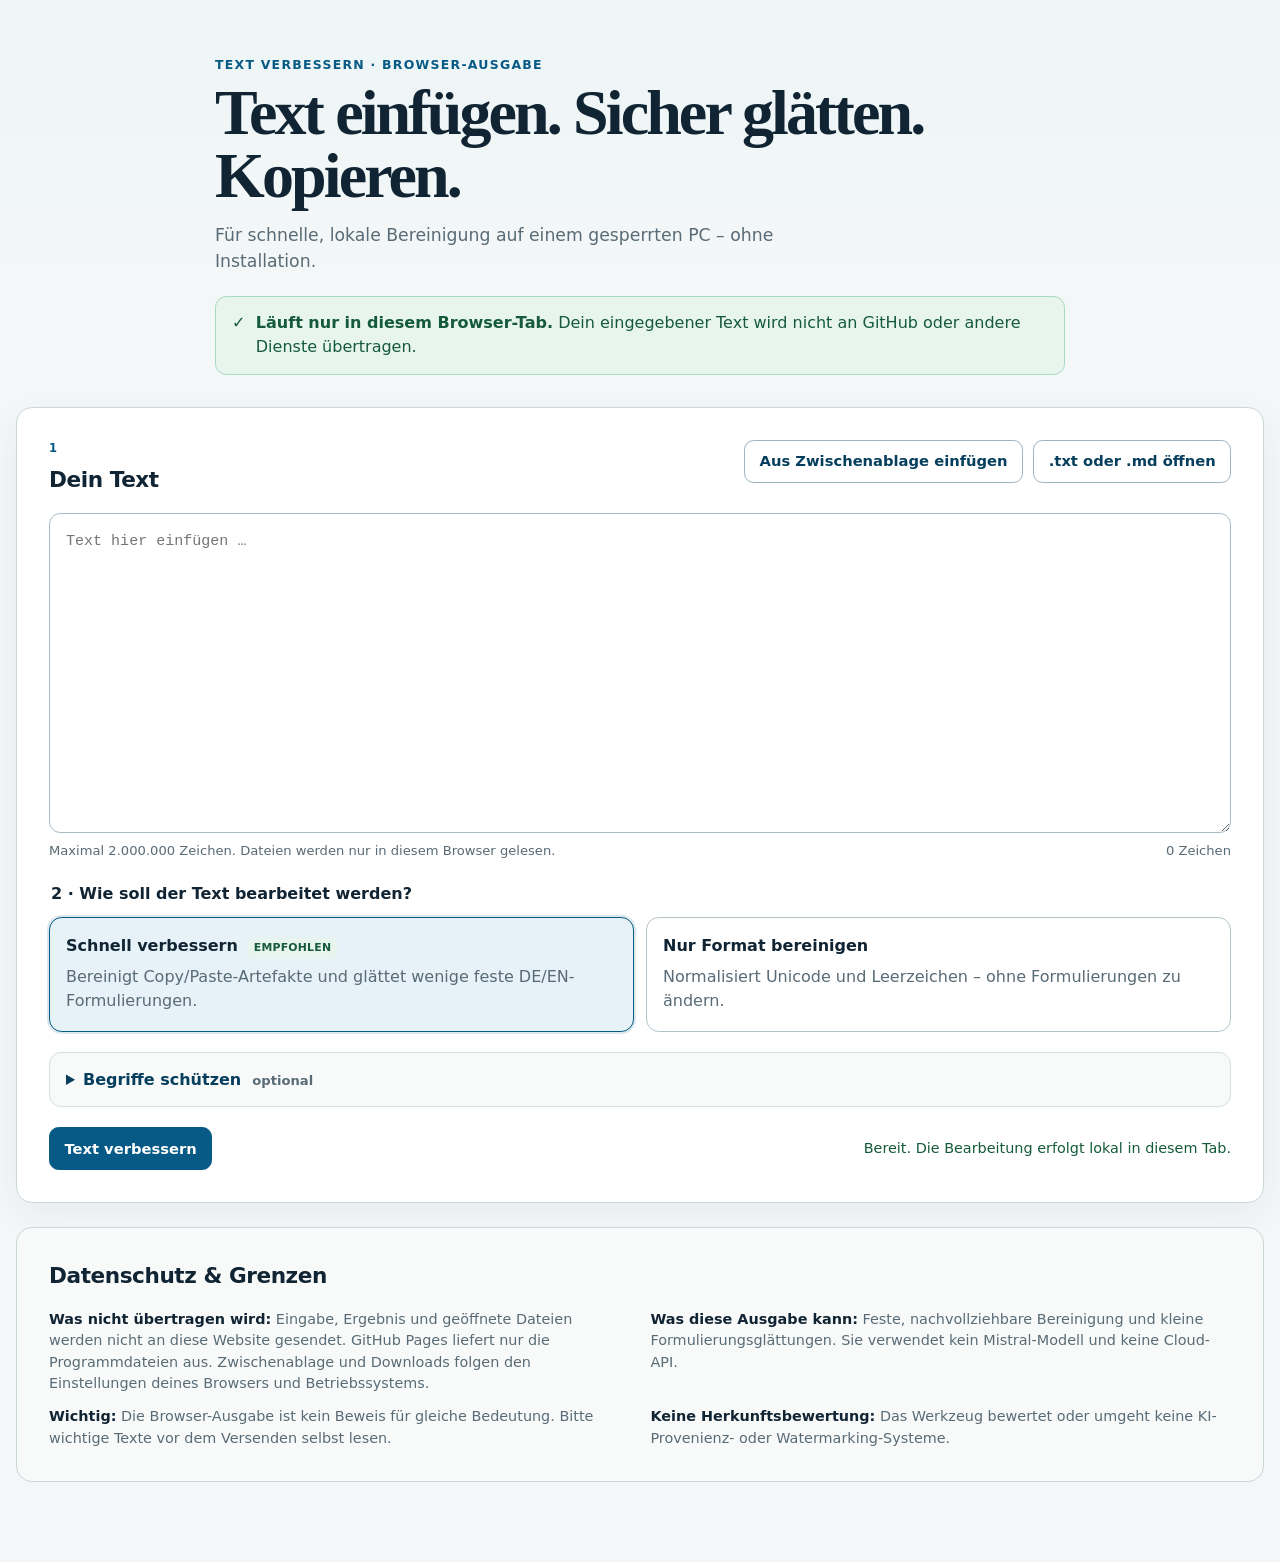
==== web/index.html @ 72cb5e7a "Add no-install browser edition" ====
<!doctype html>
<html lang="de">
  <head>
    <meta charset="utf-8">
    <meta name="viewport" content="width=device-width, initial-scale=1">
    <meta name="theme-color" content="#12324a">
    <meta name="referrer" content="no-referrer">
    <meta http-equiv="Permissions-Policy" content="camera=(), microphone=(), geolocation=(), payment=(), usb=()">
    <meta http-equiv="Content-Security-Policy" content="default-src 'self'; script-src 'self'; style-src 'self'; img-src 'self' data:; font-src 'self'; connect-src 'none'; worker-src 'none'; object-src 'none'; base-uri 'none'; form-action 'none'">
    <title>Text verbessern – Browser-Ausgabe</title>
    <link rel="stylesheet" href="./styles.css">
    <script type="module" src="./app.js"></script>
  </head>
  <body>
    <main class="page-shell">
      <header class="hero">
        <p class="eyebrow">TEXT VERBESSERN · BROWSER-AUSGABE</p>
        <h1>Text einfügen. Sicher glätten. Kopieren.</h1>
        <p class="hero-copy">Für schnelle, lokale Bereinigung auf einem gesperrten PC – ohne Installation.</p>
        <div class="privacy-banner" role="status">
          <span aria-hidden="true">✓</span>
          <span><strong>Läuft nur in diesem Browser-Tab.</strong> Dein eingegebener Text wird nicht an GitHub oder andere Dienste übertragen.</span>
        </div>
      </header>

      <section class="workspace" aria-labelledby="input-heading">
        <div class="section-heading">
          <div>
            <p class="step">1</p>
            <h2 id="input-heading">Dein Text</h2>
          </div>
          <div class="header-actions">
            <button class="button button-secondary" id="paste-button" type="button">Aus Zwischenablage einfügen</button>
            <label class="button button-secondary" for="file-input">.txt oder .md öffnen</label>
            <input class="visually-hidden" id="file-input" type="file" accept=".txt,.md,text/plain,text/markdown">
          </div>
        </div>

        <label class="visually-hidden" for="source-text">Text zum Verbessern</label>
        <textarea id="source-text" class="text-field input-field" placeholder="Text hier einfügen …" spellcheck="true" aria-describedby="input-help character-count"></textarea>
        <div class="input-footer">
          <p id="input-help">Maximal 2.000.000 Zeichen. Dateien werden nur in diesem Browser gelesen.</p>
          <p id="character-count" aria-live="polite">0 Zeichen</p>
        </div>

        <fieldset class="mode-picker">
          <legend>2 · Wie soll der Text bearbeitet werden?</legend>
          <div class="mode-grid">
            <label class="mode-option">
              <input type="radio" name="mode" value="fast" checked>
              <span class="mode-card">
                <strong>Schnell verbessern <span class="recommended">Empfohlen</span></strong>
                <span>Bereinigt Copy/Paste-Artefakte und glättet wenige feste DE/EN-Formulierungen.</span>
              </span>
            </label>
            <label class="mode-option">
              <input type="radio" name="mode" value="safe">
              <span class="mode-card">
                <strong>Nur Format bereinigen</strong>
                <span>Normalisiert Unicode und Leerzeichen – ohne Formulierungen zu ändern.</span>
              </span>
            </label>
          </div>
        </fieldset>

        <details class="protect-details">
          <summary>Begriffe schützen <span>optional</span></summary>
          <p>Ein exakter Begriff pro Zeile, z.&nbsp;B. ein Projekt- oder Produktname. Fehlt ein Begriff im Ausgangstext, wird nichts verändert.</p>
          <label class="visually-hidden" for="protected-terms">Geschützte Begriffe</label>
          <textarea id="protected-terms" class="protect-input" rows="4" placeholder="Project Aurora&#10;Kontenabstimmung"></textarea>
        </details>

        <div class="primary-row">
          <button class="button button-primary" id="transform-button" type="button">Text verbessern</button>
          <p class="status state-ready" id="status-message" role="status" aria-live="polite">Bereit. Die Bearbeitung erfolgt lokal in diesem Tab.</p>
        </div>
        <p class="error-message" id="error-message" role="alert" hidden></p>
      </section>

      <section class="result-section" id="result-section" aria-labelledby="result-heading" hidden>
        <div class="section-heading result-heading">
          <div>
            <p class="step">3</p>
            <h2 id="result-heading">Fertiger Text</h2>
          </div>
          <div class="header-actions">
            <button class="button button-secondary" id="copy-button" type="button">Ergebnis kopieren</button>
            <button class="button button-secondary" id="save-button" type="button">.txt speichern</button>
            <button class="button button-quiet" id="clear-button" type="button">Leeren</button>
          </div>
        </div>

        <div class="comparison-grid">
          <article class="text-panel original-panel">
            <div class="panel-label"><span>Original</span><span id="before-stats"></span></div>
            <label class="visually-hidden" id="original-preview-label" for="original-preview">Originaltext</label>
            <textarea id="original-preview" class="text-field result-field" aria-labelledby="original-preview-label" readonly spellcheck="false"></textarea>
          </article>
          <article class="text-panel finished-panel">
            <div class="panel-label"><span>Bereinigte Fassung</span><span id="after-stats"></span></div>
            <label class="visually-hidden" id="result-text-label" for="result-text">Bereinigte Fassung</label>
            <textarea id="result-text" class="text-field result-field" aria-labelledby="result-text-label" readonly spellcheck="false"></textarea>
          </article>
        </div>

        <details class="review-details" id="review-details">
          <summary>Änderungen und lokale Prüfung ansehen</summary>
          <div class="review-grid">
            <section>
              <h3>Änderungen</h3>
              <ul class="detail-list" id="change-list"></ul>
            </section>
            <section>
              <h3>Ungewöhnliche Zeichen</h3>
              <div id="character-findings" class="finding-list"></div>
            </section>
          </div>
          <div class="audit-row">
            <p>Die Prüfbericht-Zusammenfassung enthält nur Hashes, Statistiken und Änderungen – keinen eingegebenen oder fertigen Text. Hashwerte vertraulicher Texte bitte nicht weitergeben.</p>
            <button class="button button-secondary" id="audit-button" type="button">Prüfbericht speichern</button>
          </div>
        </details>
      </section>

      <section class="limits" id="privacy" aria-labelledby="limits-heading">
        <h2 id="limits-heading">Datenschutz &amp; Grenzen</h2>
        <div class="limits-grid">
          <p><strong>Was nicht übertragen wird:</strong> Eingabe, Ergebnis und geöffnete Dateien werden nicht an diese Website gesendet. GitHub Pages liefert nur die Programmdateien aus. Zwischenablage und Downloads folgen den Einstellungen deines Browsers und Betriebssystems.</p>
          <p><strong>Was diese Ausgabe kann:</strong> Feste, nachvollziehbare Bereinigung und kleine Formulierungsglättungen. Sie verwendet kein Mistral-Modell und keine Cloud-API.</p>
          <p><strong>Wichtig:</strong> Die Browser-Ausgabe ist kein Beweis für gleiche Bedeutung. Bitte wichtige Texte vor dem Versenden selbst lesen.</p>
          <p><strong>Keine Herkunftsbewertung:</strong> Das Werkzeug bewertet oder umgeht keine KI-Provenienz- oder Watermarking-Systeme.</p>
        </div>
      </section>
    </main>
  </body>
</html>
---- web/styles.css ----
:root {
  color-scheme: light;
  --ink: #102433;
  --muted: #586b76;
  --line: #cbd6db;
  --paper: #ffffff;
  --canvas: #f4f7f7;
  --blue: #075a85;
  --blue-dark: #063e5d;
  --blue-soft: #e6f2f7;
  --mint: #e8f5ee;
  --mint-ink: #155a3b;
  --warn: #8c4700;
  --warn-bg: #fff1dd;
  --focus: #e07a15;
  font-family: Inter, ui-sans-serif, system-ui, -apple-system, BlinkMacSystemFont, "Segoe UI", sans-serif;
}

* { box-sizing: border-box; }

html { background: var(--canvas); }

body {
  margin: 0;
  color: var(--ink);
  background: linear-gradient(180deg, #edf5f6 0, var(--canvas) 18rem);
  line-height: 1.5;
}

button, textarea, input { font: inherit; }

button { cursor: pointer; }

button:focus-visible, textarea:focus-visible, input:focus-visible, summary:focus-visible {
  outline: 3px solid var(--focus);
  outline-offset: 3px;
}

.page-shell {
  width: min(100% - 2rem, 1280px);
  margin: 0 auto;
  padding: 3.5rem 0 5rem;
}

.hero { max-width: 850px; margin: 0 auto 2rem; }

.eyebrow, .step {
  margin: 0 0 .45rem;
  color: var(--blue);
  font-size: .78rem;
  font-weight: 800;
  letter-spacing: .1em;
}

.step { font-size: .72rem; }

h1, h2, h3, p { overflow-wrap: anywhere; }

h1 {
  max-width: 760px;
  margin: 0;
  font-family: Georgia, "Times New Roman", serif;
  font-size: clamp(2.2rem, 5vw, 4.25rem);
  letter-spacing: -.045em;
  line-height: .98;
}

h2 { margin: 0; font-size: 1.35rem; letter-spacing: -.02em; }
h3 { margin: 0 0 .6rem; font-size: 1rem; }

.hero-copy { max-width: 590px; margin: 1rem 0 1.3rem; color: var(--muted); font-size: 1.08rem; }

.privacy-banner {
  display: flex;
  gap: .65rem;
  align-items: flex-start;
  padding: .9rem 1rem;
  color: var(--mint-ink);
  background: var(--mint);
  border: 1px solid #a8dac0;
  border-radius: .7rem;
}

.privacy-banner > span:first-child { font-weight: 900; }

.workspace, .result-section, .limits {
  padding: clamp(1.15rem, 3vw, 2rem);
  background: var(--paper);
  border: 1px solid var(--line);
  border-radius: 1rem;
  box-shadow: 0 12px 36px rgb(21 43 55 / 6%);
}

.workspace, .result-section { margin-bottom: 1.25rem; }

.section-heading {
  display: flex;
  gap: 1rem;
  align-items: flex-start;
  justify-content: space-between;
  margin-bottom: 1rem;
}

.header-actions, .primary-row, .audit-row {
  display: flex;
  gap: .65rem;
  align-items: center;
  flex-wrap: wrap;
}

.button {
  display: inline-flex;
  min-height: 2.7rem;
  align-items: center;
  justify-content: center;
  padding: .65rem .9rem;
  border: 1px solid transparent;
  border-radius: .6rem;
  font-size: .92rem;
  font-weight: 700;
  line-height: 1.1;
  text-decoration: none;
  transition: background-color .15s ease, border-color .15s ease, transform .15s ease;
}

.button:hover { transform: translateY(-1px); }
.button:disabled { cursor: not-allowed; opacity: .55; transform: none; }

.button-primary { color: #fff; background: var(--blue); border-color: var(--blue); }
.button-primary:hover { background: var(--blue-dark); }
.button-secondary { color: var(--blue-dark); background: #fff; border-color: #9bb4c1; }
.button-secondary:hover { background: var(--blue-soft); }
.button-quiet { color: var(--muted); background: transparent; border-color: transparent; }
.button-quiet:hover { color: var(--ink); background: #eef2f3; }

.text-field {
  display: block;
  width: 100%;
  resize: vertical;
  color: var(--ink);
  background: #fff;
  border: 1px solid #aabac2;
  border-radius: .7rem;
  font-family: ui-monospace, SFMono-Regular, Consolas, "Liberation Mono", monospace;
  font-size: .94rem;
  line-height: 1.55;
}

.input-field { min-height: 20rem; padding: 1rem; }
.result-field { min-height: 22rem; padding: .9rem; }
.result-field[readonly] { background: #fbfcfc; }

.input-footer {
  display: flex;
  justify-content: space-between;
  gap: 1rem;
  margin: .55rem 0 1.3rem;
  color: var(--muted);
  font-size: .82rem;
}

.input-footer p { margin: 0; }

.mode-picker {
  margin: 0;
  padding: 0;
  border: 0;
}

.mode-picker legend { margin-bottom: .7rem; font-weight: 800; }

.mode-grid { display: grid; grid-template-columns: repeat(2, minmax(0, 1fr)); gap: .75rem; }
.mode-option input { position: absolute; opacity: 0; pointer-events: none; }

.mode-card {
  display: grid;
  gap: .25rem;
  min-height: 7.2rem;
  padding: 1rem;
  color: var(--muted);
  background: #fff;
  border: 1px solid #b5c4ca;
  border-radius: .8rem;
  transition: border-color .15s ease, background-color .15s ease, box-shadow .15s ease;
}

.mode-card strong { color: var(--ink); }
.mode-option input:checked + .mode-card { background: var(--blue-soft); border-color: var(--blue); box-shadow: 0 0 0 2px rgb(7 90 133 / 14%); }
.mode-option input:focus-visible + .mode-card { outline: 3px solid var(--focus); outline-offset: 3px; }

.recommended {
  display: inline-block;
  margin-left: .3rem;
  padding: .15rem .35rem;
  color: var(--mint-ink);
  background: var(--mint);
  border-radius: .3rem;
  font-size: .68rem;
  letter-spacing: .02em;
  text-transform: uppercase;
}

.protect-details, .review-details {
  margin-top: 1.25rem;
  padding: .9rem 1rem;
  background: #f8faf9;
  border: 1px solid #d6e0e2;
  border-radius: .75rem;
}

summary { cursor: pointer; color: var(--blue-dark); font-weight: 800; }
summary span { margin-left: .35rem; color: var(--muted); font-size: .82rem; font-weight: 600; }

.protect-details p { margin: .75rem 0; color: var(--muted); font-size: .9rem; }
.protect-input { width: 100%; padding: .7rem; border: 1px solid #aabac2; border-radius: .55rem; resize: vertical; }

.primary-row { justify-content: space-between; margin-top: 1.25rem; }
.status { margin: 0; color: var(--muted); font-size: .9rem; }
.state-ready { color: var(--mint-ink); }
.state-working { color: var(--blue-dark); }
.state-error { color: #a53a00; }
.error-message { margin: .85rem 0 0; padding: .75rem .85rem; color: #7a3200; background: var(--warn-bg); border: 1px solid #e7b170; border-radius: .6rem; }

.comparison-grid { display: grid; grid-template-columns: repeat(2, minmax(0, 1fr)); gap: 1rem; }
.text-panel { min-width: 0; }
.panel-label { display: flex; justify-content: space-between; gap: .7rem; margin-bottom: .45rem; font-size: .85rem; font-weight: 800; }
.panel-label span:last-child { color: var(--muted); font-weight: 500; }
.finished-panel .panel-label span:first-child { color: var(--mint-ink); }

.review-grid { display: grid; grid-template-columns: minmax(0, 1fr) minmax(0, 1.4fr); gap: 1.5rem; padding-top: 1rem; }
.detail-list, .finding-list { margin: 0; padding: 0; list-style: none; }
.detail-list li, .finding-item { margin-bottom: .55rem; padding: .65rem .7rem; background: #fff; border: 1px solid #dce5e7; border-radius: .5rem; font-size: .87rem; }
.finding-item strong { color: var(--blue-dark); }
.finding-item span { display: block; margin-top: .15rem; color: var(--muted); font-size: .8rem; }
.empty-note { margin: 0; color: var(--muted); font-size: .9rem; }

.audit-row { justify-content: space-between; margin-top: 1rem; padding-top: 1rem; border-top: 1px solid #d6e0e2; }
.audit-row p { max-width: 670px; margin: 0; color: var(--muted); font-size: .84rem; }

.limits { margin-top: 1.5rem; background: #f8faf9; box-shadow: none; }
.limits h2 { margin-bottom: 1rem; }
.limits-grid { display: grid; grid-template-columns: repeat(2, minmax(0, 1fr)); gap: .7rem 1.3rem; }
.limits-grid p { margin: 0; color: var(--muted); font-size: .9rem; }
.limits-grid strong { color: var(--ink); }

.visually-hidden {
  position: absolute;
  width: 1px;
  height: 1px;
  padding: 0;
  margin: -1px;
  overflow: hidden;
  clip: rect(0, 0, 0, 0);
  white-space: nowrap;
  border: 0;
}

@media (max-width: 760px) {
  .page-shell { width: min(100% - 1rem, 1280px); padding-top: 1.4rem; }
  .section-heading, .primary-row, .audit-row { align-items: stretch; flex-direction: column; }
  .header-actions { width: 100%; }
  .header-actions .button { flex: 1 1 12rem; }
  .mode-grid, .comparison-grid, .review-grid, .limits-grid { grid-template-columns: 1fr; }
  .input-field { min-height: 17rem; }
  .result-field { min-height: 16rem; }
}

@media (prefers-reduced-motion: reduce) {
  *, *::before, *::after { transition-duration: .01ms !important; scroll-behavior: auto !important; }
}
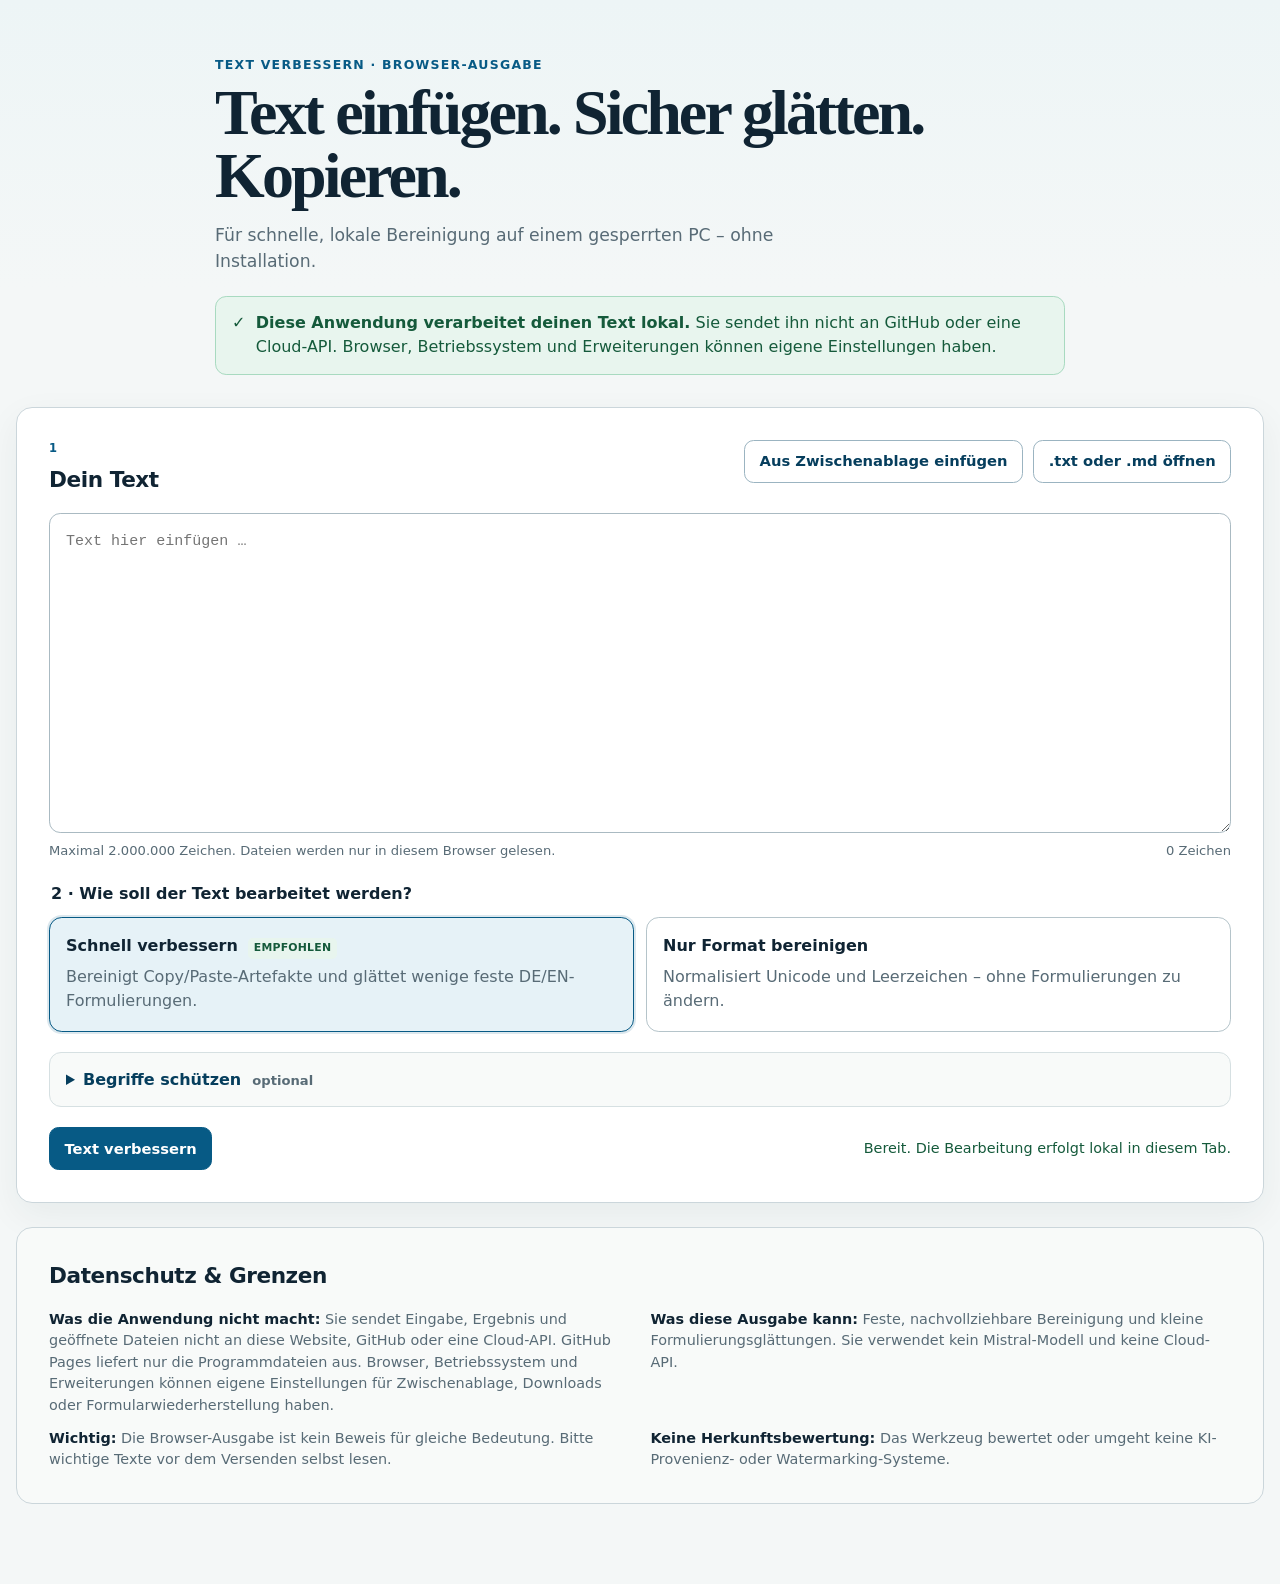
==== commit 408bf610: "Harden local editing and add offline browser release" ====
--- a/web/index.html
+++ b/web/index.html
@@ -19,9 +19,13 @@
         <p class="hero-copy">Für schnelle, lokale Bereinigung auf einem gesperrten PC – ohne Installation.</p>
         <div class="privacy-banner" role="status">
           <span aria-hidden="true">✓</span>
-          <span><strong>Läuft nur in diesem Browser-Tab.</strong> Dein eingegebener Text wird nicht an GitHub oder andere Dienste übertragen.</span>
+          <span><strong>Diese Anwendung verarbeitet deinen Text lokal.</strong> Sie sendet ihn nicht an GitHub oder eine Cloud-API. Browser, Betriebssystem und Erweiterungen können eigene Einstellungen haben.</span>
         </div>
       </header>
+
+      <noscript>
+        <p class="error-message">Diese lokale Ausgabe benötigt JavaScript. Bitte JavaScript für diese Datei aktivieren oder die Desktop-Ausgabe verwenden.</p>
+      </noscript>
 
       <section class="workspace" aria-labelledby="input-heading">
         <div class="section-heading">
@@ -37,7 +41,7 @@
         </div>
 
         <label class="visually-hidden" for="source-text">Text zum Verbessern</label>
-        <textarea id="source-text" class="text-field input-field" placeholder="Text hier einfügen …" spellcheck="true" aria-describedby="input-help character-count"></textarea>
+        <textarea id="source-text" class="text-field input-field" placeholder="Text hier einfügen …" spellcheck="false" autocomplete="off" aria-describedby="input-help character-count"></textarea>
         <div class="input-footer">
           <p id="input-help">Maximal 2.000.000 Zeichen. Dateien werden nur in diesem Browser gelesen.</p>
           <p id="character-count" aria-live="polite">0 Zeichen</p>
@@ -67,7 +71,7 @@
           <summary>Begriffe schützen <span>optional</span></summary>
           <p>Ein exakter Begriff pro Zeile, z.&nbsp;B. ein Projekt- oder Produktname. Fehlt ein Begriff im Ausgangstext, wird nichts verändert.</p>
           <label class="visually-hidden" for="protected-terms">Geschützte Begriffe</label>
-          <textarea id="protected-terms" class="protect-input" rows="4" placeholder="Project Aurora&#10;Kontenabstimmung"></textarea>
+          <textarea id="protected-terms" class="protect-input" rows="4" placeholder="Project Aurora&#10;Kontenabstimmung" spellcheck="false" autocomplete="off"></textarea>
         </details>
 
         <div class="primary-row">
@@ -81,7 +85,7 @@
         <div class="section-heading result-heading">
           <div>
             <p class="step">3</p>
-            <h2 id="result-heading">Fertiger Text</h2>
+            <h2 id="result-heading" tabindex="-1">Fertiger Text</h2>
           </div>
           <div class="header-actions">
             <button class="button button-secondary" id="copy-button" type="button">Ergebnis kopieren</button>
@@ -125,7 +129,7 @@
       <section class="limits" id="privacy" aria-labelledby="limits-heading">
         <h2 id="limits-heading">Datenschutz &amp; Grenzen</h2>
         <div class="limits-grid">
-          <p><strong>Was nicht übertragen wird:</strong> Eingabe, Ergebnis und geöffnete Dateien werden nicht an diese Website gesendet. GitHub Pages liefert nur die Programmdateien aus. Zwischenablage und Downloads folgen den Einstellungen deines Browsers und Betriebssystems.</p>
+          <p><strong>Was die Anwendung nicht macht:</strong> Sie sendet Eingabe, Ergebnis und geöffnete Dateien nicht an diese Website, GitHub oder eine Cloud-API. GitHub Pages liefert nur die Programmdateien aus. Browser, Betriebssystem und Erweiterungen können eigene Einstellungen für Zwischenablage, Downloads oder Formularwiederherstellung haben.</p>
           <p><strong>Was diese Ausgabe kann:</strong> Feste, nachvollziehbare Bereinigung und kleine Formulierungsglättungen. Sie verwendet kein Mistral-Modell und keine Cloud-API.</p>
           <p><strong>Wichtig:</strong> Die Browser-Ausgabe ist kein Beweis für gleiche Bedeutung. Bitte wichtige Texte vor dem Versenden selbst lesen.</p>
           <p><strong>Keine Herkunftsbewertung:</strong> Das Werkzeug bewertet oder umgeht keine KI-Provenienz- oder Watermarking-Systeme.</p>
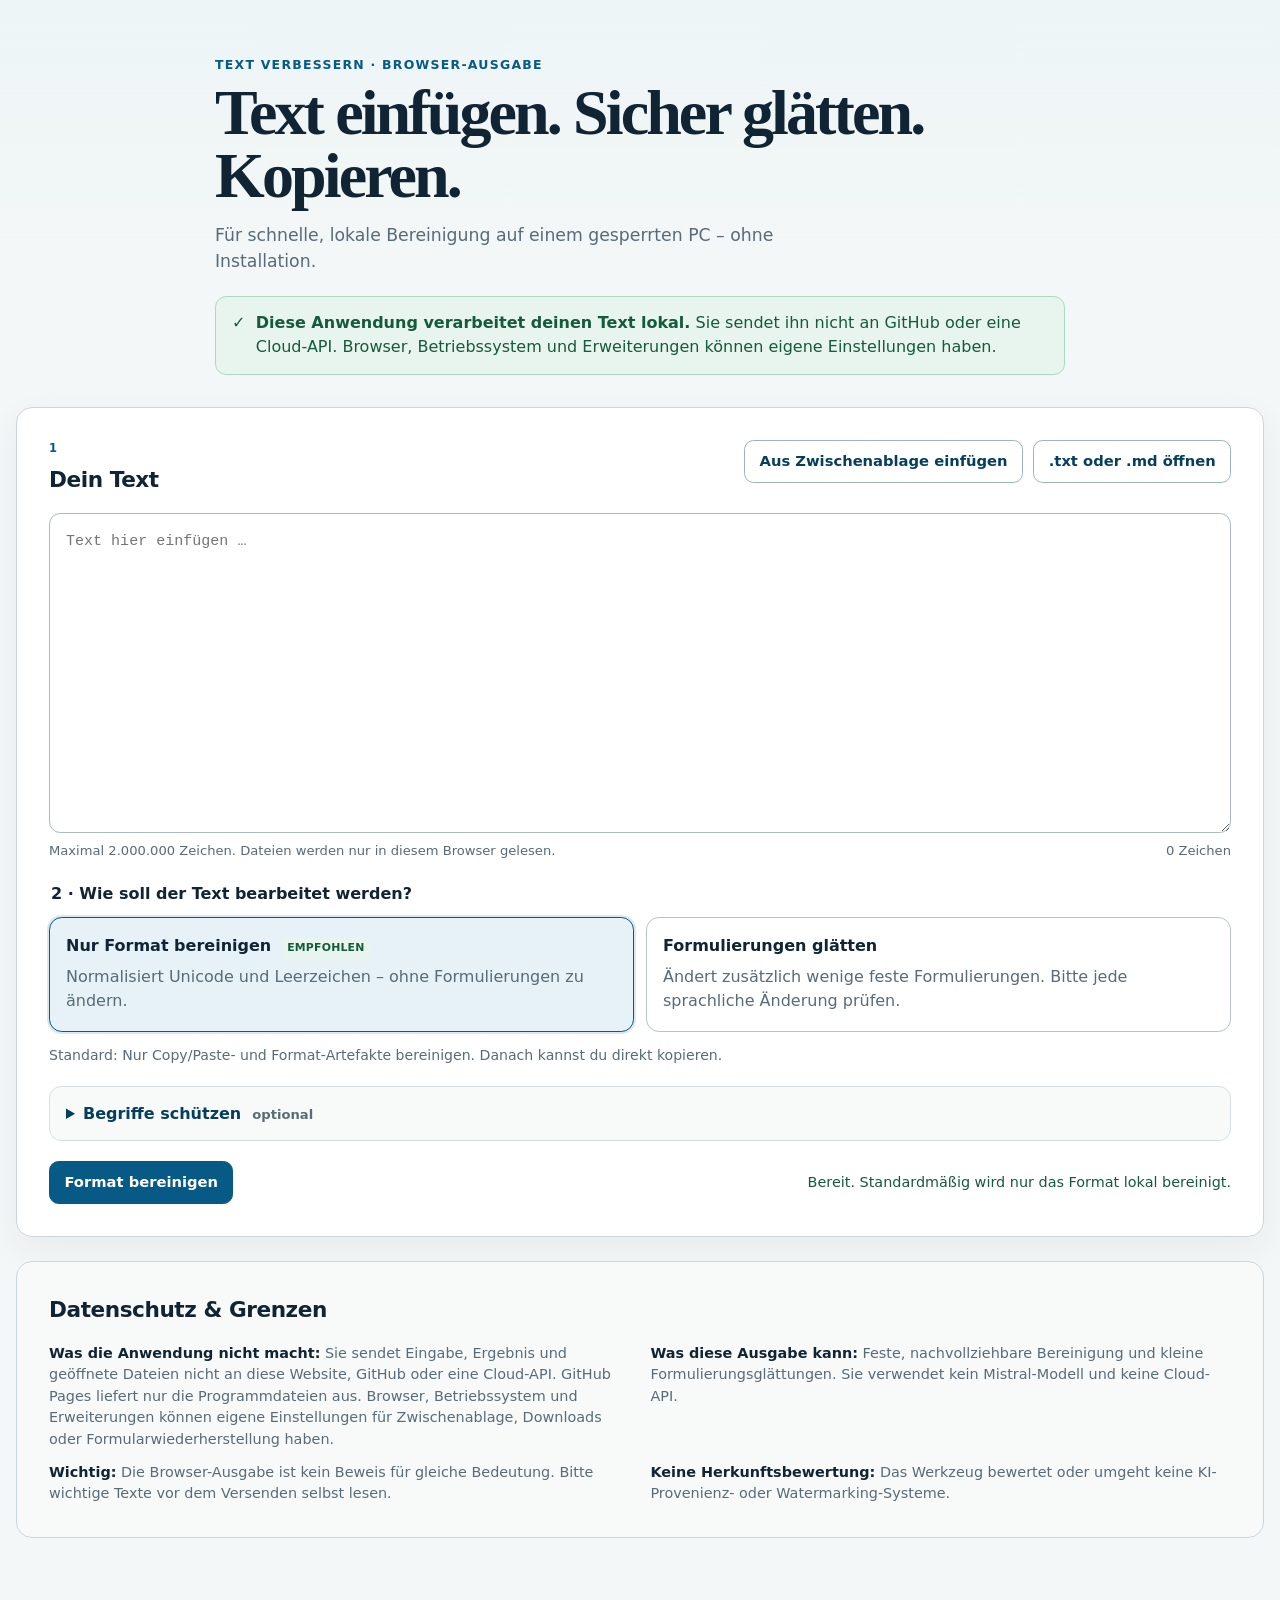
==== commit d09e1be7: "Harden safe editing flow and release integrity" ====
--- a/web/index.html
+++ b/web/index.html
@@ -51,20 +51,21 @@
           <legend>2 · Wie soll der Text bearbeitet werden?</legend>
           <div class="mode-grid">
             <label class="mode-option">
-              <input type="radio" name="mode" value="fast" checked>
+              <input type="radio" name="mode" value="safe" checked>
               <span class="mode-card">
-                <strong>Schnell verbessern <span class="recommended">Empfohlen</span></strong>
-                <span>Bereinigt Copy/Paste-Artefakte und glättet wenige feste DE/EN-Formulierungen.</span>
+                <strong>Nur Format bereinigen <span class="recommended">Empfohlen</span></strong>
+                <span>Normalisiert Unicode und Leerzeichen – ohne Formulierungen zu ändern.</span>
               </span>
             </label>
             <label class="mode-option">
-              <input type="radio" name="mode" value="safe">
+              <input type="radio" name="mode" value="fast">
               <span class="mode-card">
-                <strong>Nur Format bereinigen</strong>
-                <span>Normalisiert Unicode und Leerzeichen – ohne Formulierungen zu ändern.</span>
+                <strong>Formulierungen glätten</strong>
+                <span>Ändert zusätzlich wenige feste Formulierungen. Bitte jede sprachliche Änderung prüfen.</span>
               </span>
             </label>
           </div>
+          <p class="mode-help" id="mode-help">Standard: Nur Copy/Paste- und Format-Artefakte bereinigen. Danach kannst du direkt kopieren.</p>
         </fieldset>
 
         <details class="protect-details">
@@ -75,8 +76,8 @@
         </details>
 
         <div class="primary-row">
-          <button class="button button-primary" id="transform-button" type="button">Text verbessern</button>
-          <p class="status state-ready" id="status-message" role="status" aria-live="polite">Bereit. Die Bearbeitung erfolgt lokal in diesem Tab.</p>
+          <button class="button button-primary" id="transform-button" type="button">Format bereinigen</button>
+          <p class="status state-ready" id="status-message" role="status" aria-live="polite">Bereit. Standardmäßig wird nur das Format lokal bereinigt.</p>
         </div>
         <p class="error-message" id="error-message" role="alert" hidden></p>
       </section>
@@ -88,10 +89,15 @@
             <h2 id="result-heading" tabindex="-1">Fertiger Text</h2>
           </div>
           <div class="header-actions">
-            <button class="button button-secondary" id="copy-button" type="button">Ergebnis kopieren</button>
+            <button class="button button-secondary" id="copy-button" type="button" disabled>Ergebnis kopieren</button>
             <button class="button button-secondary" id="save-button" type="button">.txt speichern</button>
             <button class="button button-quiet" id="clear-button" type="button">Leeren</button>
           </div>
+        </div>
+
+        <div class="review-confirmation" id="review-confirmation" hidden>
+          <input id="review-checkbox" type="checkbox" autocomplete="off">
+          <label for="review-checkbox">Ich habe die sprachlichen Änderungen geprüft und gebe das Ergebnis zum Kopieren frei.</label>
         </div>
 
         <div class="comparison-grid">
--- a/web/styles.css
+++ b/web/styles.css
@@ -200,6 +200,12 @@
   text-transform: uppercase;
 }
 
+.mode-help {
+  margin: .8rem 0 0;
+  color: var(--muted);
+  font-size: .88rem;
+}
+
 .protect-details, .review-details {
   margin-top: 1.25rem;
   padding: .9rem 1rem;
@@ -226,6 +232,22 @@
 .panel-label { display: flex; justify-content: space-between; gap: .7rem; margin-bottom: .45rem; font-size: .85rem; font-weight: 800; }
 .panel-label span:last-child { color: var(--muted); font-weight: 500; }
 .finished-panel .panel-label span:first-child { color: var(--mint-ink); }
+
+.review-confirmation {
+  display: flex;
+  gap: .65rem;
+  align-items: flex-start;
+  margin: 0 0 1rem;
+  padding: .8rem .9rem;
+  color: var(--blue-dark);
+  background: var(--blue-soft);
+  border: 1px solid #9bb4c1;
+  border-radius: .65rem;
+  font-size: .9rem;
+  font-weight: 700;
+}
+
+.review-confirmation input { margin-top: .2rem; flex: 0 0 auto; }
 
 .review-grid { display: grid; grid-template-columns: minmax(0, 1fr) minmax(0, 1.4fr); gap: 1.5rem; padding-top: 1rem; }
 .detail-list, .finding-list { margin: 0; padding: 0; list-style: none; }
